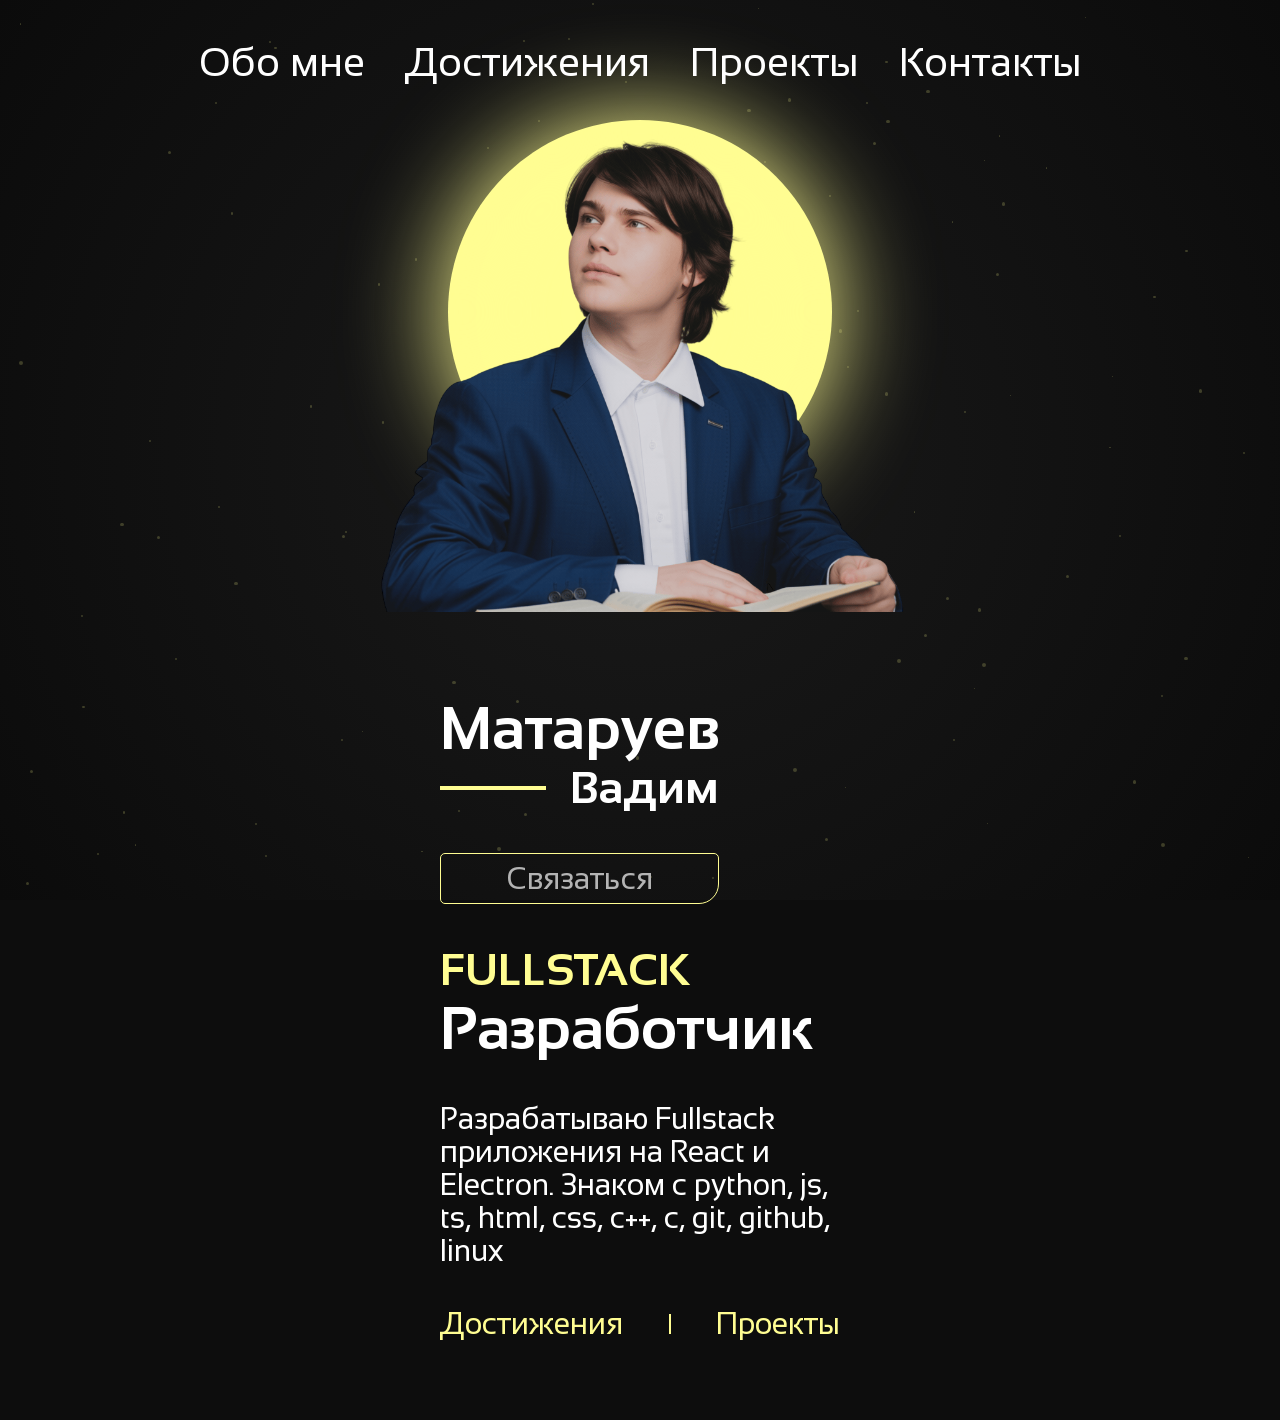
==== index.html @ 7b24edf0 "init proj" ====
<!DOCTYPE html>
<html lang="en">
<head>
    <meta charset="UTF-8">
    <meta name="viewport" content="width=device-width, initial-scale=1.0">
    <title>Портфолио</title>
    <link rel="stylesheet" href="styles.css">
</head>
<body>
    <div class="hero-bg">
        <div class="stars">
    </div></div>
    
    
    <div class="wrapper_main">
        <header>
            <div class="a_box">
                <a href="">Обо мне</a>
                <div class="a_box_line"></div>
            </div>

            <div class="a_box">
                <a href="">Достижения</a>
                <div class="a_box_line"></div>
            </div>

            <div class="a_box">
                <a href="./projects/projects.html">Проекты</a>
                <div class="a_box_line"></div>
            </div>

            <div class="a_box">
                <a href="./contacts/contacts.html">Контакты</a>
                <div class="a_box_line"></div>
            </div>
        </header>


        <div class="photo_box">
            <div class="img_box"><img src="me_ai_trim.png" alt=""></div>
            <div class="circle_box">
                <div class="circle"></div>
                <div class="circle blur"></div>
            </div>
        </div>

        <div class="info_box_all">
            <div class="info_box">
                <h1>Матаруев</h1>
                <div class="name_box">
                    <div class="name_line"></div>
                    <h2>Вадим</h2>
                </div>
                <div class="contact_box">
                    Связаться
                </div>
            </div>

            <div class="info_box">
                <h2 class="brand-main">FULLSTACK</h2>
                <h1>Разработчик</h1>
                <div class="developer_info">Разрабатываю Fullstack приложения на React и Electron. Знаком с python, js, ts, html, css, c++, c, git, github, linux</div>
                <div class="more_about_me">
                    <a class="brand-main no_text_decoration about_me_btn" href="./contacts/contacts.html">Достижения</a>
                    <div class="devider"></div>
                    <a class="brand-main no_text_decoration about_me_btn" href="./projects/projects.html">Проекты</a>
                </div>
            </div>
        </div>


        
        
    </div>
    
</body>
<script src="main.js"></script>
</html>
---- styles.css ----
@import url('https://fonts.googleapis.com/css2?family=Cascadia+Code:ital,wght@0,200..700;1,200..700&family=Inter:ital,opsz,wght@0,14..32,100..900;1,14..32,100..900&family=Lexend:wght@100..900&family=Roboto+Condensed:ital,wght@0,100..900;1,100..900&family=Sansation:ital,wght@0,300;0,400;0,700;1,300;1,400;1,700&display=swap');

* {
    margin: 0;
    padding: 0;
    box-sizing: border-box;
    font-family: "Sansation", sans-serif;
    color: var(--text-white);
}

:root {
    --brand-main: rgb(255, 253, 146);
    --text-white: white;
    --text-gray: rgb(180, 180, 180);
}


body {
    background-color: #0d0d0d;
    overflow-x: hidden;
}

.brand-main {
    color: var(--brand-main);
}

.no_text_decoration {
    text-decoration: none;
}

.hero-bg {
  position: fixed;
  inset: 0;
  overflow: hidden;
  z-index: -1;
  background: radial-gradient(circle at center, #1a1a1a 0%, #0b0b0b 100%);
}

.wrapper_main {
    color: var(--text-main);
    display: flex;
    flex-direction: column;
    height: 100svh;
    width: 100svw;
}

.photo_box {
    position: absolute;
    bottom: 0;
    display: flex;
    flex-direction: column;
    justify-content: center;
    align-items: center;
    width: 100%;
    pointer-events: none;
    /* background-color: rgb(168, 168, 168); */
}

.img_box {
    z-index: 10;
}

.img_box img {
    width: 50svw;
}

.circle_box {
    position: absolute;
    top: 0px;
    z-index: -1;
}

.circle {
    width: 600px;
    aspect-ratio: 1;
    border-radius: 9999px;
    background-color: var(--brand-main);
}

.blur {
    position: absolute;
    top: 0;
    filter: blur(50px);
}





header {
    /* background-color: red; */
    position: absolute;
    width: 100%;
    display: flex;
    justify-content: center;
    align-items: center;
    gap: 40px;
    font-size: 40px;
    padding: 40px;
    z-index: 999;
    /* backdrop-filter: blur(999px); */
}

header a {
    color: var(--text-white);
    text-decoration: none;
    transition: .5s;
}



.a_box_line {
    background-color: var(--brand-main);
    height: 4px;
    border-radius: 4px;

    width: 100%;
    transform: scaleX(0);
    transform-origin: center; /* ключевое */
    transition: transform 0.4s ease;
}

.a_box:hover .a_box_line {
    transform: scaleX(1);
}

/* header a:hover {
    scale: 1.2;
    transition: .5s;
} */


.info_box_all {
    display: flex;
    justify-content: space-between;
    align-items: center;
    padding: 80px;
    margin: auto 0 auto 0;
}

.info_box {
    max-width: 400px;
    font-size: 30px;
}

.developer_info {
    margin-top: 40px;
}

.name_box {
    display: flex;
    justify-content: center;
    align-items: center;
    gap: 24px;
}

.name_line {
    background-color: var(--brand-main);
    width: 100%;
    height: 4px;
}

.contact_box {
    border: 1px solid var(--brand-main);
    display: flex;
    justify-content: center;
    align-items: center;
    padding: 8px 12px;
    color: var(--text-gray);
    margin-top: 40px;
    border-radius: 5px 5px 20px 5px;
    cursor: pointer;
    transition: .5s;
}

.contact_box:hover {
    color: black;
    transition: .5s;
    background-color: var(--brand-main);
}



.more_about_me {
    display: flex;
    color: var(--brand-main);
    justify-content: space-between;
    align-items: center;
    margin-top: 40px;
}

.devider {
    width: 2px;
    height: 20px;
    background-color: var(--brand-main);
}

.about_me_btn {
    transition: .5s;
}

.about_me_btn:hover {
    scale: 1.1;
    transition: .5s;
}



.stars {
    position: absolute;
    inset: 0;
    pointer-events: none;
}

.star {
    position: absolute;
    border-radius: 999px;
    background: var(--brand-main);
    opacity: 0.2;
    animation: twinkle 3s infinite ease-in-out;
}

@keyframes twinkle {
    0% {
        opacity: 0.1;
        transform: scale(0.8);
    }
    25% {
        opacity: 0.8;
        transform: scale(1);
    }
    50% {
        opacity: 0.2;
        transform: scale(0.7);
    }
    100% {
        opacity: 0.1;
        transform: scale(0.8);
    }
}




@media (max-width: 1600px) {
    .circle {
        width: 500px;
    }
}

@media (max-width: 1400px) {
    .info_box_all {
        flex-direction: column;
        justify-content: start;
        align-items: start;
        margin: 0 auto 0 auto;
        gap: 40px;
    }

    .photo_box {
        position: relative;
        margin-top: 120px;
    }

    .circle {
        width: 30svw;
    }
}

@media (max-width: 1200px) {
    .a_box a {
        font-size: 24px;
    }
}
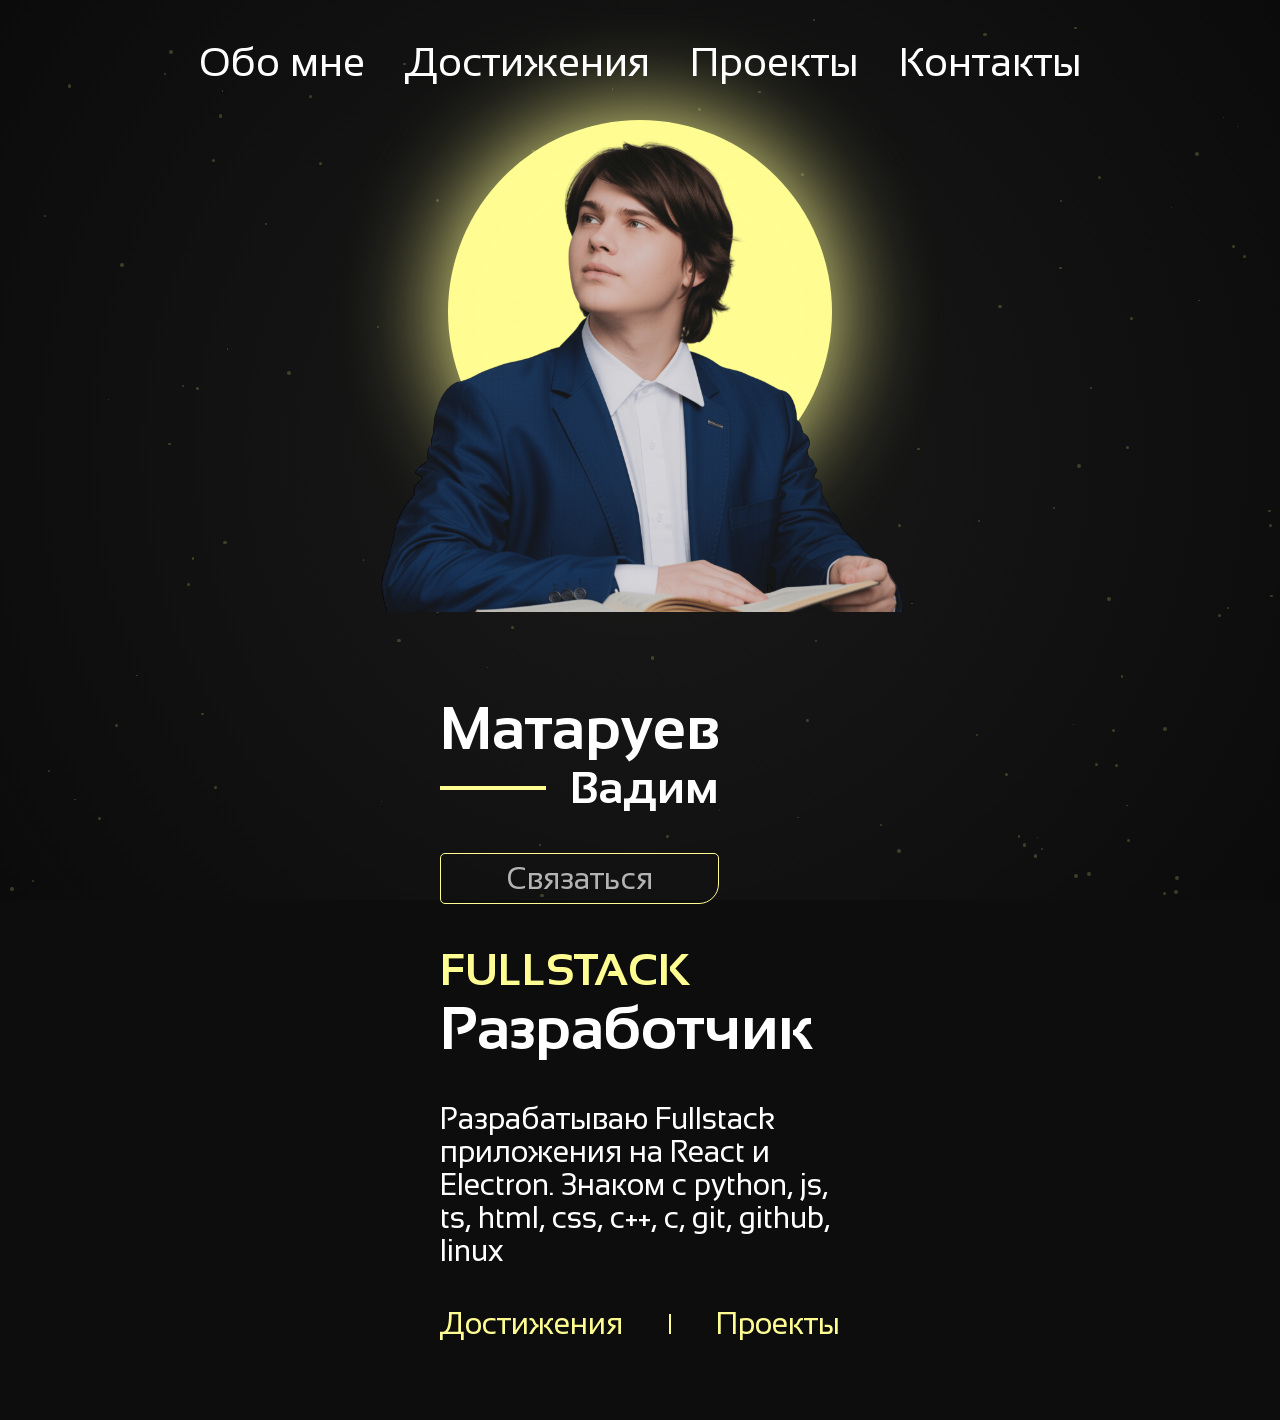
==== commit d711a6d7: "new pages" ====
--- a/index.html
+++ b/index.html
@@ -5,6 +5,7 @@
     <meta name="viewport" content="width=device-width, initial-scale=1.0">
     <title>Портфолио</title>
     <link rel="stylesheet" href="styles.css">
+    <link rel="stylesheet" href="main.css">
 </head>
 <body>
     <div class="hero-bg">
@@ -20,7 +21,7 @@
             </div>
 
             <div class="a_box">
-                <a href="">Достижения</a>
+                <a href="./achievements/achievements.html">Достижения</a>
                 <div class="a_box_line"></div>
             </div>
 
@@ -75,4 +76,5 @@
     
 </body>
 <script src="main.js"></script>
+<script src="stars.js"></script>
 </html>
--- a/styles.css
+++ b/styles.css
@@ -1,25 +1,3 @@
-@import url('https://fonts.googleapis.com/css2?family=Cascadia+Code:ital,wght@0,200..700;1,200..700&family=Inter:ital,opsz,wght@0,14..32,100..900;1,14..32,100..900&family=Lexend:wght@100..900&family=Roboto+Condensed:ital,wght@0,100..900;1,100..900&family=Sansation:ital,wght@0,300;0,400;0,700;1,300;1,400;1,700&display=swap');
-
-* {
-    margin: 0;
-    padding: 0;
-    box-sizing: border-box;
-    font-family: "Sansation", sans-serif;
-    color: var(--text-white);
-}
-
-:root {
-    --brand-main: rgb(255, 253, 146);
-    --text-white: white;
-    --text-gray: rgb(180, 180, 180);
-}
-
-
-body {
-    background-color: #0d0d0d;
-    overflow-x: hidden;
-}
-
 .brand-main {
     color: var(--brand-main);
 }
@@ -206,38 +184,9 @@
 
 
 
-.stars {
-    position: absolute;
-    inset: 0;
-    pointer-events: none;
-}
-
-.star {
-    position: absolute;
-    border-radius: 999px;
-    background: var(--brand-main);
-    opacity: 0.2;
-    animation: twinkle 3s infinite ease-in-out;
-}
-
-@keyframes twinkle {
-    0% {
-        opacity: 0.1;
-        transform: scale(0.8);
-    }
-    25% {
-        opacity: 0.8;
-        transform: scale(1);
-    }
-    50% {
-        opacity: 0.2;
-        transform: scale(0.7);
-    }
-    100% {
-        opacity: 0.1;
-        transform: scale(0.8);
-    }
-}
+
+
+
 
 
 
--- a/main.css
+++ b/main.css
@@ -0,0 +1,62 @@
+@import url('https://fonts.googleapis.com/css2?family=Cascadia+Code:ital,wght@0,200..700;1,200..700&family=Inter:ital,opsz,wght@0,14..32,100..900;1,14..32,100..900&family=Lexend:wght@100..900&family=Roboto+Condensed:ital,wght@0,100..900;1,100..900&family=Sansation:ital,wght@0,300;0,400;0,700;1,300;1,400;1,700&display=swap');
+
+* {
+    margin: 0;
+    padding: 0;
+    box-sizing: border-box;
+    font-family: "Sansation", sans-serif;
+    color: var(--text-white);
+}
+
+:root {
+    --brand-main: rgb(255, 253, 146);
+    --text-white: white;
+    --text-gray: rgb(180, 180, 180);
+}
+
+
+body {
+    background-color: #0d0d0d;
+    overflow-x: hidden;
+}
+
+.hero-bg {
+  position: fixed;
+  inset: 0;
+  overflow: hidden;
+  z-index: -1;
+  background: radial-gradient(circle at center, #1a1a1a 0%, #0b0b0b 100%);
+}
+
+.stars {
+    position: absolute;
+    inset: 0;
+    pointer-events: none;
+}
+
+.star {
+    position: absolute;
+    border-radius: 999px;
+    background: var(--brand-main);
+    opacity: 0.2;
+    animation: twinkle 3s infinite ease-in-out;
+}
+
+@keyframes twinkle {
+    0% {
+        opacity: 0.1;
+        transform: scale(0.8);
+    }
+    25% {
+        opacity: 0.8;
+        transform: scale(1);
+    }
+    50% {
+        opacity: 0.2;
+        transform: scale(0.7);
+    }
+    100% {
+        opacity: 0.1;
+        transform: scale(0.8);
+    }
+}
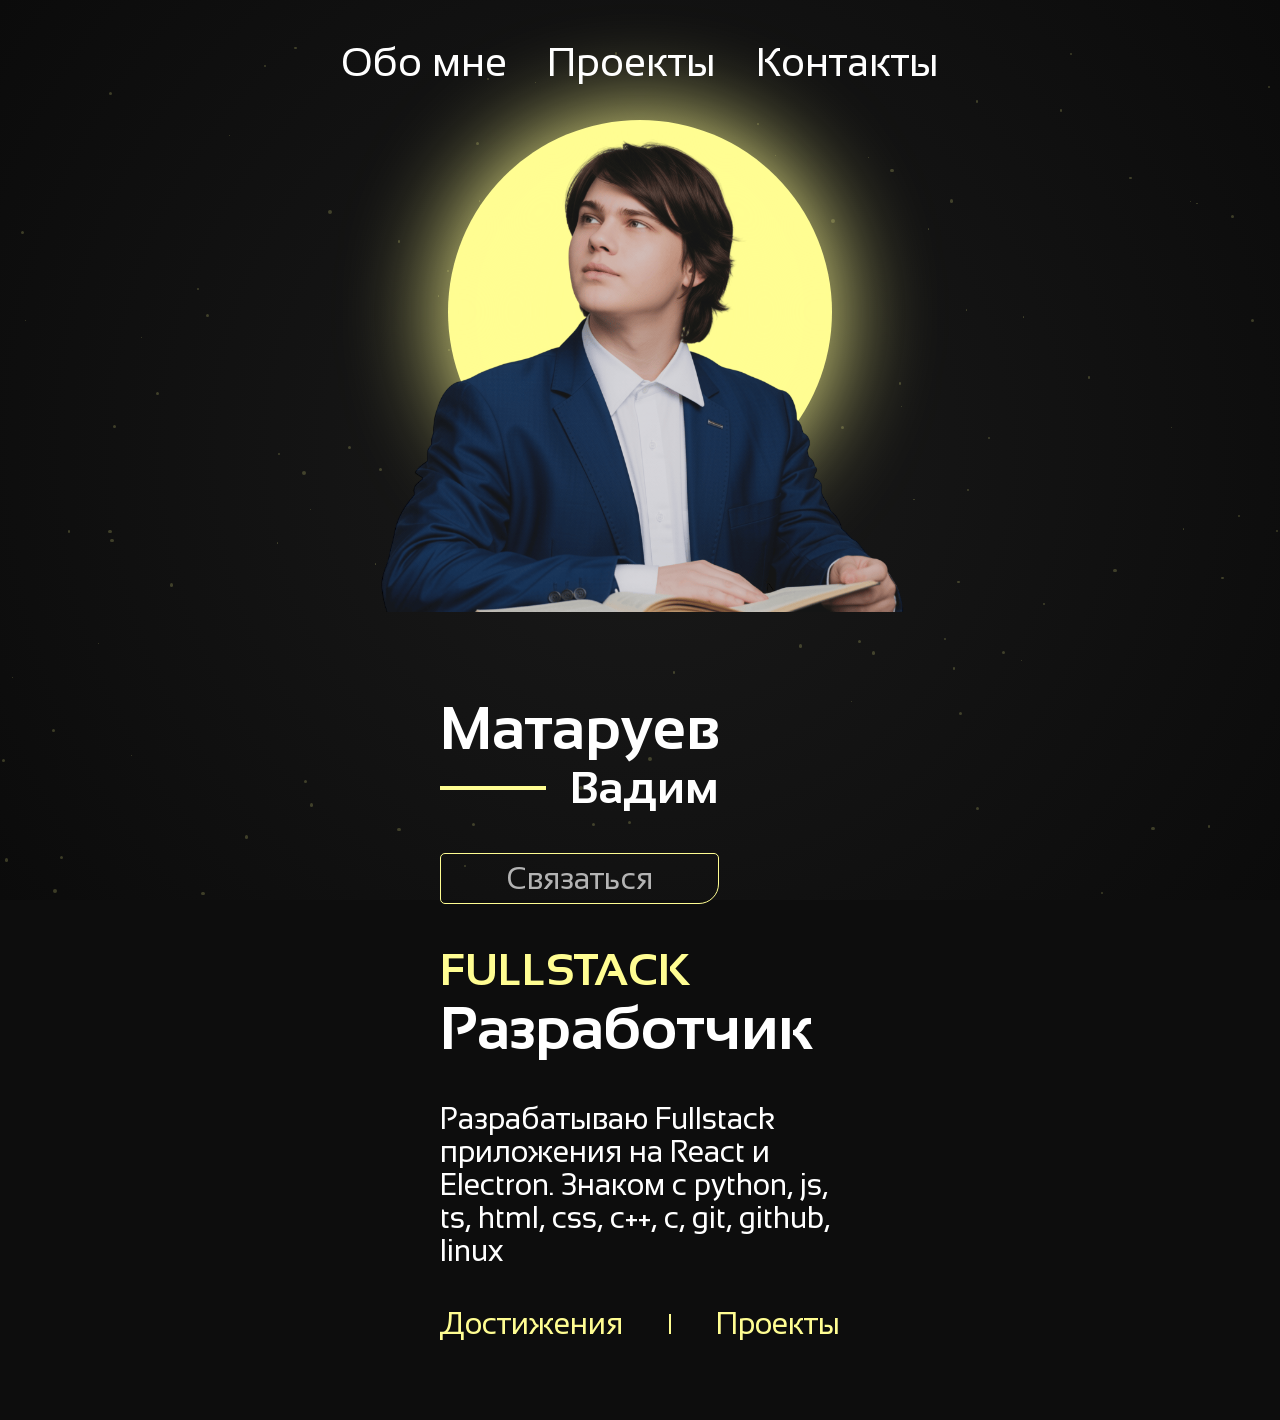
==== commit 04b12855: "achivements delete" ====
--- a/index.html
+++ b/index.html
@@ -17,11 +17,6 @@
         <header>
             <div class="a_box">
                 <a href="">Обо мне</a>
-                <div class="a_box_line"></div>
-            </div>
-
-            <div class="a_box">
-                <a href="./achievements/achievements.html">Достижения</a>
                 <div class="a_box_line"></div>
             </div>
 
--- a/main.css
+++ b/main.css
@@ -10,6 +10,7 @@
 
 :root {
     --brand-main: rgb(255, 253, 146);
+    /* --brand-main: rgb(233, 252, 61); */
     --text-white: white;
     --text-gray: rgb(180, 180, 180);
 }
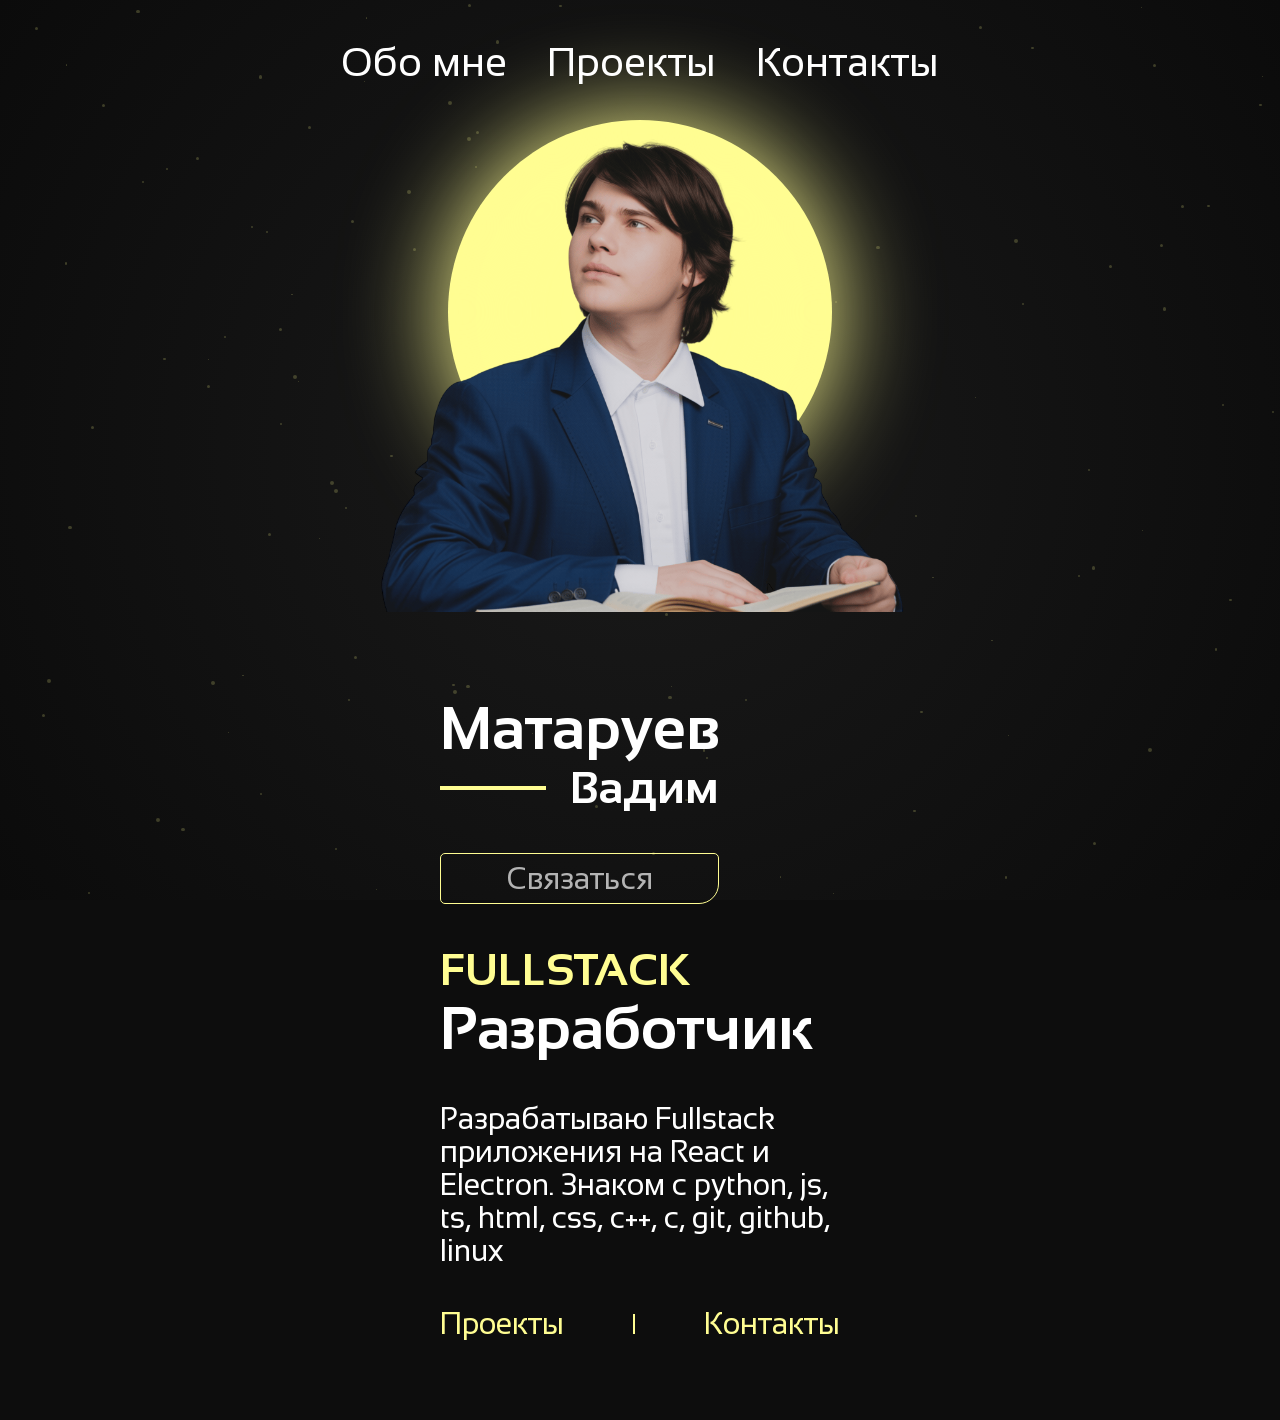
==== commit c4edef40: "fixes" ====
--- a/index.html
+++ b/index.html
@@ -47,9 +47,9 @@
                     <div class="name_line"></div>
                     <h2>Вадим</h2>
                 </div>
-                <div class="contact_box">
+                <a class="contact_box" href="./contacts/contacts.html">
                     Связаться
-                </div>
+                </a>
             </div>
 
             <div class="info_box">
@@ -57,9 +57,9 @@
                 <h1>Разработчик</h1>
                 <div class="developer_info">Разрабатываю Fullstack приложения на React и Electron. Знаком с python, js, ts, html, css, c++, c, git, github, linux</div>
                 <div class="more_about_me">
-                    <a class="brand-main no_text_decoration about_me_btn" href="./contacts/contacts.html">Достижения</a>
+                    <a class="brand-main no_text_decoration about_me_btn" href="./projects/projects.html">Проекты</a>
                     <div class="devider"></div>
-                    <a class="brand-main no_text_decoration about_me_btn" href="./projects/projects.html">Проекты</a>
+                    <a class="brand-main no_text_decoration about_me_btn" href="./contacts/contacts.html">Контакты</a>
                 </div>
             </div>
         </div>
--- a/styles.css
+++ b/styles.css
@@ -149,6 +149,7 @@
     border-radius: 5px 5px 20px 5px;
     cursor: pointer;
     transition: .5s;
+    text-decoration: none;
 }
 
 .contact_box:hover {
--- a/main.css
+++ b/main.css
@@ -60,4 +60,18 @@
         opacity: 0.1;
         transform: scale(0.8);
     }
+}
+
+::-webkit-scrollbar {
+  width: 8px;
+  background-color: rgba(255, 0, 0, 0);
+}
+
+/* ::-webkit-scrollbar-track {
+
+} */
+
+::-webkit-scrollbar-thumb {
+  background-color: rgb(65, 65, 65);
+  border-radius: 4px;
 }
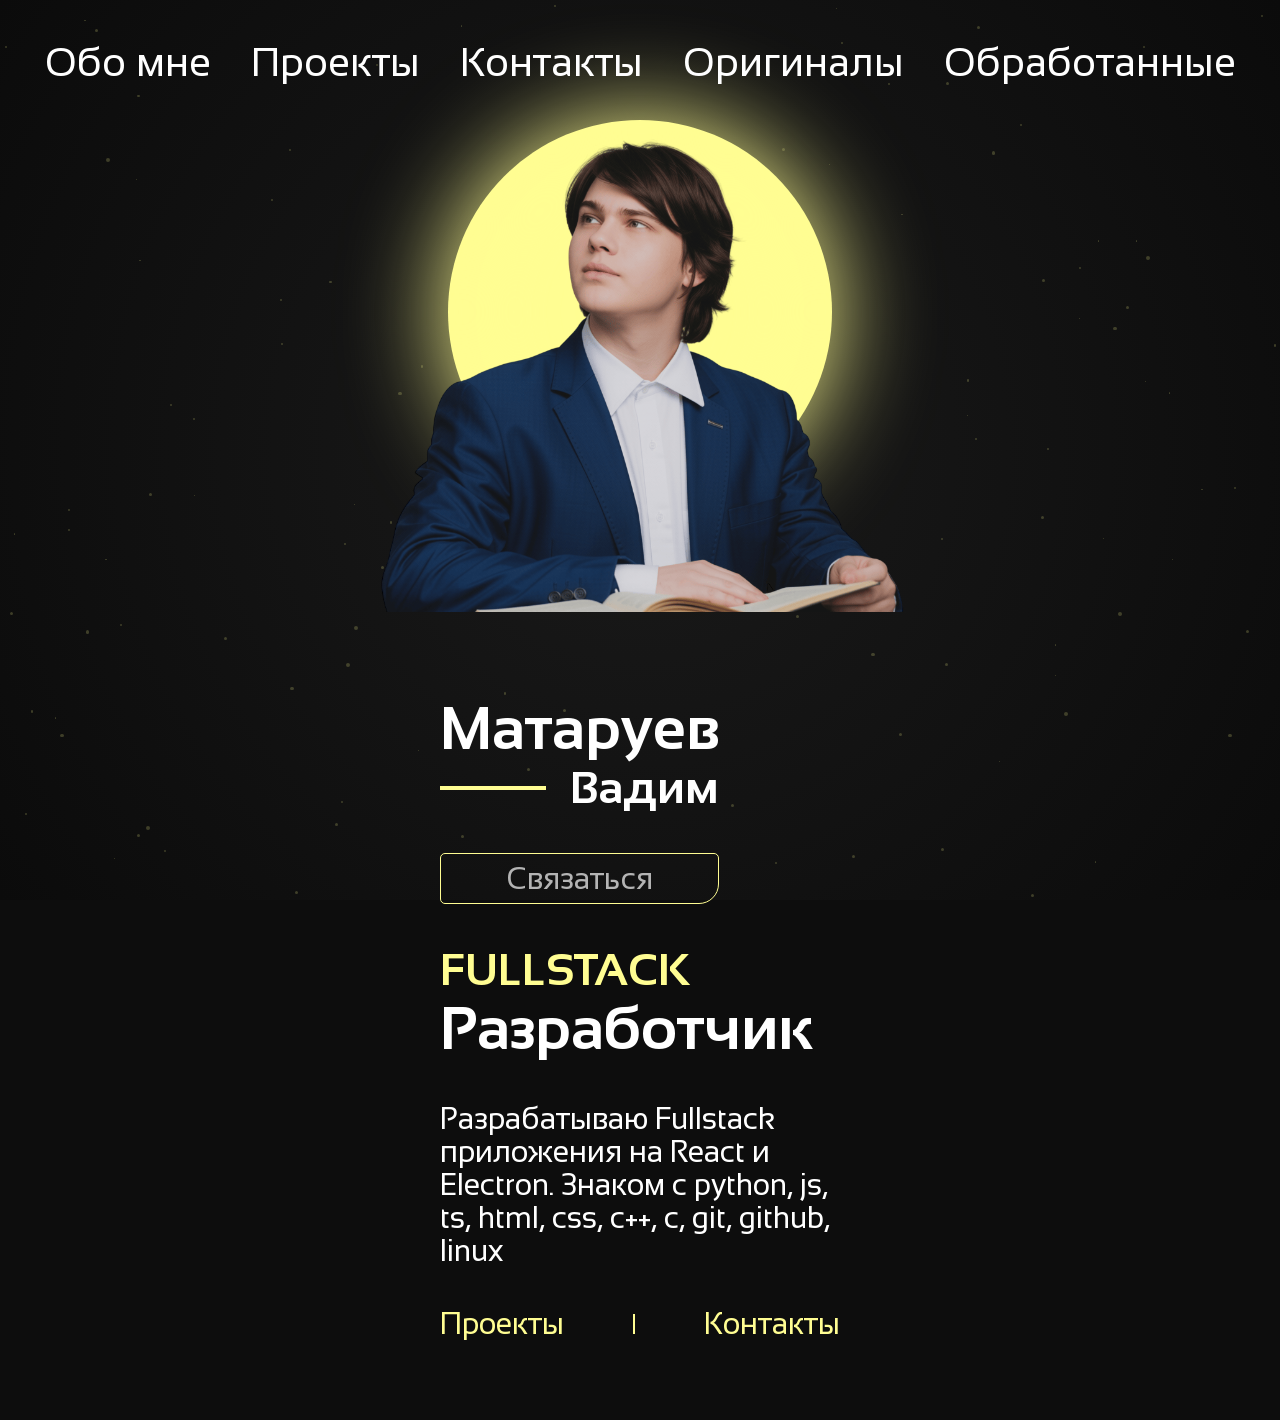
==== commit 7aeefbc9: "." ====
--- a/index.html
+++ b/index.html
@@ -27,6 +27,16 @@
 
             <div class="a_box">
                 <a href="./contacts/contacts.html">Контакты</a>
+                <div class="a_box_line"></div>
+            </div>
+
+            <div class="a_box">
+                <a href="./original.html">Оригиналы</a>
+                <div class="a_box_line"></div>
+            </div>
+
+            <div class="a_box">
+                <a href="./processed.html">Обработанные</a>
                 <div class="a_box_line"></div>
             </div>
         </header>
